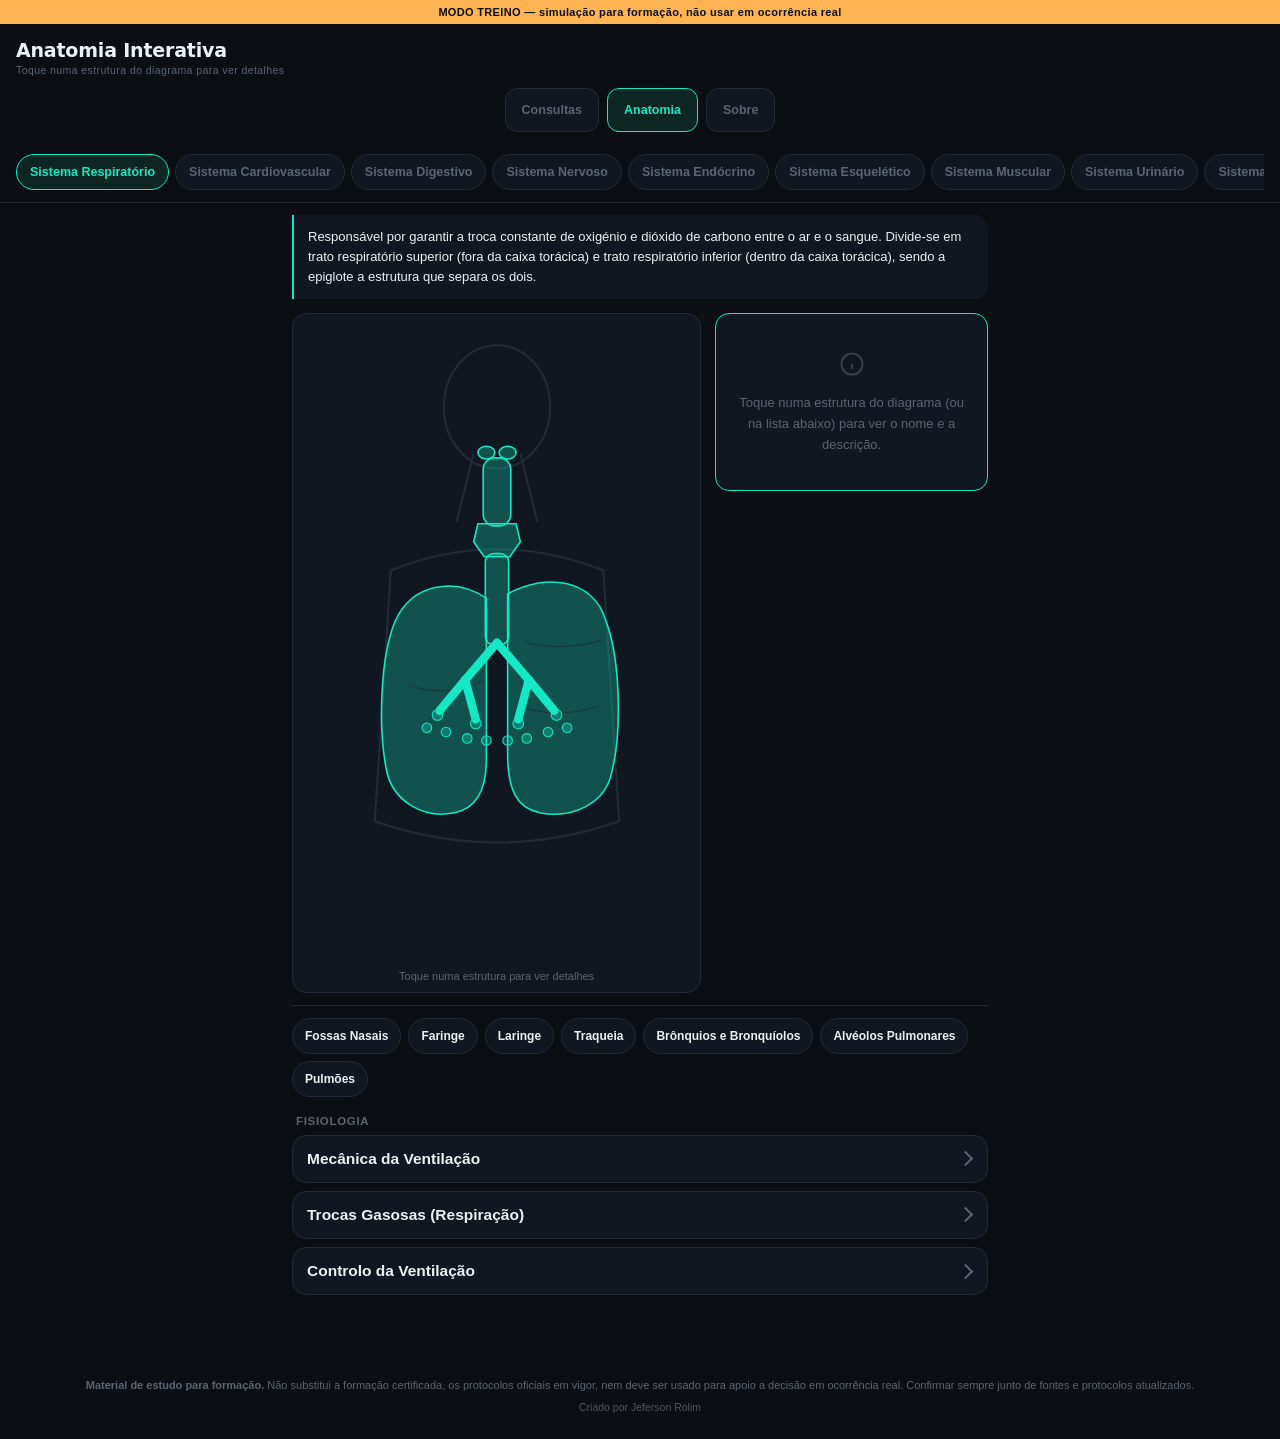
==== anatomia.html @ 1d5b13ac "Cria o Guia de Emergências a partir do simulador-triagem Separa as abas Consultas e Anatomia num pro" ====
<!DOCTYPE html>
<html lang="pt-PT">
<head>
<meta charset="UTF-8">
<meta name="viewport" content="width=device-width, initial-scale=1.0, maximum-scale=1">
<title>Anatomia Interativa — Consulta Rápida</title>
<link rel="stylesheet" href="estilo.css">
<style>
  :root{
    /* identidade deste app dentro da central: verde-água (saúde/anatomia) */
    --brand: #14E8C4; --brand-bg: #0E2621; --brand-ink: #0E2621;
    --organ-fill: rgba(20,232,196,.28);
  }

  #trainingBanner{ position:sticky; top:0; z-index:30; background:var(--amber); color:var(--bg);
    font-size:11px; font-weight:800; text-align:center; padding:6px 10px; letter-spacing:.03em; }

  header{ position: sticky; top:26px; z-index: 20; background: var(--bg); color: var(--ink);
    padding: 14px 16px 12px; border-bottom: 1px solid var(--line); }
  header h1{ margin:0; font-size: 19px; line-height:1.15; color:var(--ink); }
  header .tag{ font-size: 10.5px; letter-spacing: .04em; color: var(--ink-soft); margin-top:2px; }

  .sistema-chips{ display:flex; gap:6px; overflow-x:auto; padding:12px 0 0; margin-top:10px; scrollbar-width:none; }
  .sistema-chips::-webkit-scrollbar{ display:none; }
  .sis-chip{ flex:0 0 auto; min-height:36px; display:inline-flex; align-items:center; font-size:12.5px; padding:6px 13px;
    border-radius:var(--radius-pill); background:var(--panel-2); color:var(--ink-soft); border:1.5px solid var(--line);
    white-space:nowrap; cursor:pointer; font-weight:700; }
  .sis-chip.active{ background:var(--brand-bg); border-color:var(--brand); color:var(--brand); }

  .intro-box{ background:var(--panel); border-left:2px solid var(--brand); border-radius:0 var(--radius) var(--radius) 0;
    padding:12px 14px; font-size:13px; line-height:1.55; color:var(--ink); margin-bottom:14px; }

  .anatomy-layout{ display:grid; grid-template-columns:1fr; gap:14px; }
  @media (min-width:760px){ .anatomy-layout{ grid-template-columns:3fr 2fr; align-items:start; } }

  .diagram-card{ background:var(--panel); border:1px solid var(--line); border-radius:var(--radius); padding:10px; }
  .diagram-wrap{ width:100%; max-width:340px; margin:0 auto; }
  .diagram-wrap svg{ width:100%; height:auto; display:block; }
  .diagram-hint{ text-align:center; font-size:11px; color:var(--ink-soft); margin-top:8px; }
  .diagram-empty{ text-align:center; color:var(--ink-soft); padding:30px 14px; font-size:13px; line-height:1.5; }

  .estrutura-list{ display:flex; flex-wrap:wrap; gap:7px; margin-top:12px; padding-top:12px; border-top:1px solid var(--line); }
  .estrutura-chip{ flex:0 0 auto; font-size:12px; font-weight:600; padding:7px 12px; border-radius:var(--radius-pill);
    background:var(--panel-2); color:var(--ink); border:1.5px solid var(--line); cursor:pointer; min-height:36px;
    display:inline-flex; align-items:center; }
  .estrutura-chip:hover{ border-color:var(--brand); }
  .estrutura-chip.selected{ background:var(--brand-bg); border-color:var(--brand); color:var(--brand); }

  .panel-card{ background:var(--panel); border:1.5px solid var(--brand); border-radius:var(--radius); padding:16px 16px 15px;
    position:sticky; top:96px; }
  .panel-label{ font-size:10.5px; text-transform:uppercase; letter-spacing:.05em; font-weight:800; color:var(--brand); margin-bottom:6px; }
  .panel-titulo{ font-size:18px; font-weight:800; color:var(--ink); margin-bottom:10px; line-height:1.25; }
  .panel-desc{ font-size:13.5px; line-height:1.6; color:var(--ink); }
  .panel-empty{ text-align:center; color:var(--ink-soft); padding:20px 6px; font-size:13px; line-height:1.6; }
  .panel-empty svg{ width:28px; height:28px; opacity:.5; margin-bottom:8px; }

  .fisio-section{ margin-top:18px; }

  .empty{ text-align:center; color:var(--ink-soft); padding:40px 20px; font-size:14px; }
</style>
</head>
<body>

<div id="trainingBanner">MODO TREINO — simulação para formação, não usar em ocorrência real</div>

<header>
  <h1 class="display">Anatomia Interativa</h1>
  <div class="tag">Toque numa estrutura do diagrama para ver detalhes</div>
  <nav class="app-nav">
    <a href="index.html">Consultas</a>
    <a href="anatomia.html" class="active">Anatomia</a>
    <button type="button" class="about-btn" data-about-open>Sobre</button>
  </nav>
  <div class="sistema-chips" id="sistemaChips"></div>
</header>

<main id="main">
  <div class="empty">A carregar...</div>
</main>

<footer class="app-footer">
  <b>Material de estudo para formação.</b> Não substitui a formação certificada, os protocolos oficiais em vigor, nem deve ser usado para apoio a decisão em ocorrência real. Confirmar sempre junto de fontes e protocolos atualizados.
  <div class="app-footer-author">Criado por Jeferson Rolim</div>
</footer>

<div class="modal-overlay" id="aboutModal" hidden>
  <div class="modal-box">
    <div class="modal-head">
      <h2 class="display">Sobre</h2>
      <button type="button" class="modal-close" id="aboutModalClose" aria-label="Fechar">&times;</button>
    </div>
    <div class="about-dev">Desenvolvido por <b>Jeferson Rolim</b></div>
    <div class="about-text">O Guia de Emergências é um projeto de apoio ao estudo, pensado para uso em sala de aula e formação de socorristas/TAS: consulta rápida de emergências médicas (sinais, sintomas e abordagem) e anatomia interativa dos sistemas do corpo humano — não é um produto médico nem uma ferramenta de trabalho.</div>
    <div class="about-warning">
      <svg viewBox="0 0 24 24" fill="none" stroke="#FFB454" stroke-width="1.8"><path d="M12 9v4M12 17h.01M10.3 3.9L1.8 18a1 1 0 00.9 1.5h18.6a1 1 0 00.9-1.5L13.7 3.9a1 1 0 00-1.7 0z"/></svg>
      <div><b>Atenção:</b> não deve ser usado para apoio a decisão em ocorrência real. Uso exclusivamente educacional.</div>
    </div>
    <div class="about-contact">
      <span class="about-contact-placeholder">Contato: em breve</span>
    </div>
  </div>
</div>

<script>
(function(){
  "use strict";

  // ------------------------------------------------------------------
  // Módulo de Anatomia Interativa.
  // Fonte única de conteúdo: anatomia.json ("sistemas" -> cada um com
  // "orgaos" e "fisiologia"). Para adicionar um novo sistema (esquelético,
  // muscular, nervoso...) basta:
  //   1) acrescentar um novo objeto em "sistemas" no anatomia.json;
  //   2) opcionalmente criar um diagrama "anatomia_<id-do-sistema>.svg"
  //      com um <g id="..."> por órgão, usando os MESMOS ids do JSON.
  // Nenhum código desta página precisa de ser alterado.
  // ------------------------------------------------------------------

  let DATA = null;
  let sistemaAtualId = null;
  let orgaoSelecionadoId = null;

  function svgFilenameFor(sistemaId){
    return 'anatomia_' + sistemaId + '.svg';
  }

  function getSistema(id){
    return DATA.sistemas.find(s => s.id === id) || null;
  }

  function renderChips(){
    const wrap = document.getElementById('sistemaChips');
    wrap.innerHTML = '';
    DATA.sistemas.forEach(sis => {
      const chip = document.createElement('div');
      chip.className = 'sis-chip' + (sis.id === sistemaAtualId ? ' active' : '');
      chip.textContent = sis.nome;
      chip.onclick = () => {
        if(sis.id === sistemaAtualId) return;
        sistemaAtualId = sis.id;
        loadSistema(sistemaAtualId);
      };
      wrap.appendChild(chip);
    });
  }

  function renderPanelEmpty(introTexto){
    const panel = document.getElementById('panelBody');
    if(!panel) return;
    panel.innerHTML = `
      <div class="panel-empty">
        <svg viewBox="0 0 24 24" fill="none" stroke="#5B6472" stroke-width="1.8"><circle cx="12" cy="12" r="9"/><path d="M12 16v-4M12 8h.01"/></svg>
        <div>${introTexto || 'Toque numa estrutura do diagrama (ou na lista abaixo) para ver o nome e a descrição.'}</div>
      </div>
    `;
  }

  function renderPanelOrgao(orgao){
    const panel = document.getElementById('panelBody');
    if(!panel) return;
    panel.innerHTML = `
      <div class="panel-label">Estrutura selecionada</div>
      <div class="panel-titulo">${orgao.nome}</div>
      <div class="panel-desc">${orgao.descricao}</div>
    `;
  }

  function clearSelection(){
    document.querySelectorAll('.diagram-wrap .organ.selected').forEach(el => el.classList.remove('selected'));
    document.querySelectorAll('.estrutura-chip.selected').forEach(el => el.classList.remove('selected'));
  }

  function selecionarOrgao(orgao){
    orgaoSelecionadoId = orgao.id;
    clearSelection();
    const svgEl = document.getElementById(orgao.id);
    if(svgEl) svgEl.classList.add('selected');
    const chipEl = document.querySelector('.estrutura-chip[data-id="' + orgao.id + '"]');
    if(chipEl) chipEl.classList.add('selected');
    renderPanelOrgao(orgao);
  }

  function renderEstruturaList(sistema){
    const list = document.getElementById('estruturaList');
    if(!list) return;
    list.innerHTML = '';
    sistema.orgaos.forEach(orgao => {
      const chip = document.createElement('div');
      chip.className = 'estrutura-chip';
      chip.dataset.id = orgao.id;
      chip.textContent = orgao.nome;
      chip.onclick = () => selecionarOrgao(orgao);
      list.appendChild(chip);
    });
  }

  function renderFisiologia(sistema){
    const wrap = document.getElementById('fisioCards');
    if(!wrap) return;
    if(!Array.isArray(sistema.fisiologia) || sistema.fisiologia.length === 0){
      wrap.innerHTML = '';
      return;
    }
    wrap.innerHTML = sistema.fisiologia.map(f => `
      <div class="card" data-id="${f.id}">
        <div class="card-head" onclick="this.parentElement.classList.toggle('open')">
          <h2>${f.titulo}</h2>
          <div class="chevron"></div>
        </div>
        <div class="card-body"><div class="def-text">${f.descricao}</div></div>
      </div>
    `).join('');
  }

  function wireOrganClicks(sistema){
    const diagramWrap = document.getElementById('diagramWrap');
    if(!diagramWrap) return;
    sistema.orgaos.forEach(orgao => {
      const el = diagramWrap.querySelector('#' + CSS.escape(orgao.id));
      if(!el) return;
      el.classList.add('organ-linked');
      el.setAttribute('tabindex', '0');
      el.setAttribute('role', 'button');
      el.setAttribute('aria-label', orgao.nome);
      const title = document.createElementNS('http://www.w3.org/2000/svg', 'title');
      title.textContent = orgao.nome;
      el.insertBefore(title, el.firstChild);
      el.addEventListener('click', () => selecionarOrgao(orgao));
      el.addEventListener('keydown', e => {
        if(e.key === 'Enter' || e.key === ' '){ e.preventDefault(); selecionarOrgao(orgao); }
      });
    });
  }

  async function loadDiagram(sistema){
    const diagramCard = document.getElementById('diagramCard');
    try{
      const res = await fetch(svgFilenameFor(sistema.id));
      if(!res.ok) throw new Error('SVG não encontrado');
      const svgText = await res.text();
      diagramCard.innerHTML = `<div class="diagram-wrap" id="diagramWrap">${svgText}</div>
        <div class="diagram-hint">Toque numa estrutura para ver detalhes</div>`;
      wireOrganClicks(sistema);
    } catch(err){
      diagramCard.innerHTML = `<div class="diagram-empty">Ainda não existe um diagrama para "${sistema.nome}".<br>Pode consultar as estruturas na lista abaixo.</div>`;
    }
  }

  function renderMain(){
    const main = document.getElementById('main');
    main.innerHTML = `
      <div class="intro-box" id="introBox"></div>
      <div class="anatomy-layout">
        <div class="diagram-card" id="diagramCard"></div>
        <div class="panel-card">
          <div id="panelBody"></div>
        </div>
      </div>
      <div class="estrutura-list" id="estruturaList"></div>
      <div class="fisio-section">
        <div class="cat-label">Fisiologia</div>
        <div id="fisioCards"></div>
      </div>
    `;
  }

  function loadSistema(id){
    const sistema = getSistema(id);
    if(!sistema) return;
    orgaoSelecionadoId = null;
    renderChips();
    renderMain();
    document.getElementById('introBox').textContent = sistema.introducao || '';
    renderPanelEmpty();
    renderEstruturaList(sistema);
    renderFisiologia(sistema);
    loadDiagram(sistema);
  }

  async function init(){
    const main = document.getElementById('main');
    try{
      const res = await fetch('anatomia.json');
      if(!res.ok) throw new Error('Falha ao carregar JSON');
      DATA = await res.json();
      if(!Array.isArray(DATA.sistemas) || DATA.sistemas.length === 0){
        throw new Error('Nenhum sistema encontrado no anatomia.json');
      }
      sistemaAtualId = DATA.sistemas[0].id;
      loadSistema(sistemaAtualId);
    } catch(err){
      main.innerHTML = '<div class="empty">Não foi possível carregar os dados de anatomia.<br>' +
        'Esta página precisa de ser aberta através de um servidor (http/https) — não abra o arquivo ' +
        'diretamente do disco.</div>';
    }
  }

  init();

  // ---------- modal "Sobre" (idêntico às outras páginas) ----------
  const modal = document.getElementById('aboutModal');
  const closeBtn = document.getElementById('aboutModalClose');
  document.querySelectorAll('[data-about-open]').forEach(btn => {
    btn.addEventListener('click', () => { modal.hidden = false; });
  });
  closeBtn.addEventListener('click', () => { modal.hidden = true; });
  modal.addEventListener('click', e => { if(e.target === modal) modal.hidden = true; });
  document.addEventListener('keydown', e => { if(e.key === 'Escape' && !modal.hidden) modal.hidden = true; });
})();
</script>
</body>
</html>
---- estilo.css ----
/* ------------------------------------------------------------------
   Design system compartilhado — "Central de Apps" (dark neon)
   Cada app define seu próprio --brand/--brand-bg/--brand-ink (cor de
   identidade) no <style> da própria página; o resto é comum a todos.
   ------------------------------------------------------------------ */
:root{
  color-scheme: dark;

  --bg: #0B0F14;
  --panel: #101720;
  --panel-2: #101720;
  --line: #212A36;
  --ink: #EAF2F5;
  --ink-soft: #5B6472;

  --teal: #14E8C4;  --teal-bg: #0E2621;   /* confirmações / normal */
  --amber: #FFB454; --amber-bg: #2E2210; /* alertas */
  --red: #E24B4A;   --red-bg: #2A1414;   /* crítico / gravidade */
  --blue: #4FC3F7;  --blue-bg: #0E2733;  /* categoria de apoio (ex: respiratório) */

  --radius: 14px;       /* cards / seções */
  --radius-sm: 12px;    /* botões / inputs */
  --radius-pill: 20px;  /* chips / badges */
}

/* ------------------------------------------------------------------
   Navegação entre apps da central (Consultas / Anatomia) — centralizada no cabeçalho de cada página, ativo = cor de
   identidade daquela página (--brand/--brand-bg definidos por página).
   ------------------------------------------------------------------ */
.app-nav{
  display:flex; justify-content:center; align-items:center; gap:8px; flex-wrap:wrap;
  margin-top:12px;
}
.app-nav a, .app-nav .about-btn{
  display:inline-flex; align-items:center; justify-content:center; min-height:44px;
  padding:8px 16px; border-radius:var(--radius-sm); border:1.5px solid var(--line);
  background:var(--panel); color:var(--ink-soft); font-size:12.5px; font-weight:800;
  text-decoration:none; white-space:nowrap; cursor:pointer; font-family:inherit;
}
.app-nav a:hover, .app-nav .about-btn:hover{ border-color:var(--brand); color:var(--ink); }
.app-nav a.active{ background:var(--brand-bg); border-color:var(--brand); color:var(--brand); }

/* ------------------------------------------------------------------
   Rodapé de autoria — discreto, presente em todas as páginas do app.
   ------------------------------------------------------------------ */
.app-footer-author{
  margin-top:10px; font-size:10.5px; color:var(--ink-soft); opacity:.85;
}
footer.app-footer{ padding:16px 16px 26px; }

/* ------------------------------------------------------------------
   Modal genérico (usado hoje pelo "Sobre") — mesma identidade dark/neon.
   ------------------------------------------------------------------ */
.modal-overlay{
  position:fixed; inset:0; z-index:200; background:rgba(11,15,20,.72);
  display:flex; align-items:center; justify-content:center; padding:16px;
}
.modal-overlay[hidden]{ display:none; }
.modal-box{
  width:100%; max-width:400px; max-height:85vh; overflow-y:auto;
  background:var(--panel); border:1px solid var(--line); border-radius:var(--radius);
  padding:20px 18px 18px;
}
.modal-head{ display:flex; align-items:flex-start; justify-content:space-between; gap:12px; margin-bottom:4px; }
.modal-head h2{ margin:0; font-size:17px; color:var(--ink); }
.modal-close{
  appearance:none; -webkit-appearance:none; background:var(--panel-2); border:1px solid var(--line);
  color:var(--ink-soft); width:30px; height:30px; min-width:30px; border-radius:50%;
  font-size:17px; line-height:1; cursor:pointer; display:flex; align-items:center;
  justify-content:center; flex:0 0 auto; font-family:inherit;
}
.modal-close:hover{ border-color:var(--red); color:var(--red); }
.about-dev{ font-size:13.5px; color:var(--ink); margin:14px 0 2px; }
.about-dev b{ color:var(--brand); }
.about-text{ font-size:13px; line-height:1.55; color:var(--ink-soft); margin:8px 0 14px; }
.about-warning{
  display:flex; gap:9px; background:var(--amber-bg); border-left:2px solid var(--amber);
  border-radius:0 var(--radius-sm) var(--radius-sm) 0; padding:11px 12px; font-size:12.5px;
  line-height:1.5; color:var(--ink); margin-bottom:14px;
}
.about-warning svg{ width:17px; height:17px; flex:0 0 auto; margin-top:1px; }
.about-warning b{ color:var(--amber); }
.about-contact{ display:flex; align-items:center; gap:8px; }
.about-contact-link{
  display:inline-flex; align-items:center; gap:7px; font-size:12.5px; font-weight:700;
  color:var(--brand); text-decoration:none; padding:8px 12px; border:1px solid var(--line);
  border-radius:var(--radius-pill); background:var(--panel-2);
}
.about-contact-link:hover{ border-color:var(--brand); }
.about-contact-placeholder{ font-size:12px; color:var(--ink-soft); font-style:italic; }

/* ------------------------------------------------------------------
   Base (reset + tipografia) — idêntico em todas as páginas.
   ------------------------------------------------------------------ */
*{box-sizing:border-box; -webkit-tap-highlight-color: transparent;}
html,body{margin:0; padding:0; background:var(--bg); color:var(--ink);
  font-family: -apple-system, BlinkMacSystemFont, "Segoe UI", Roboto, Helvetica, Arial, sans-serif;
  -webkit-font-smoothing: antialiased;
}
.display{ font-family: ui-sans-serif, system-ui, -apple-system, "Segoe UI", Roboto, Arial, sans-serif;
  font-weight: 800; letter-spacing: -0.01em; }

/* ------------------------------------------------------------------
   Renderizador de conteúdo (cards / seções / tabelas / listas) —
   compartilhado entre as páginas do guia (Consultas e Anatomia).
   ------------------------------------------------------------------ */
main{ padding: 14px 12px 60px; max-width:720px; margin:0 auto; }

.empty{
  text-align:center; color:var(--ink-soft); padding:40px 20px; font-size:14px;
}

.cat-label{
  font-size:11.5px; text-transform:uppercase; letter-spacing:.06em;
  color: var(--ink-soft); margin: 18px 4px 8px; font-weight:700;
}
.cat-label:first-child{ margin-top:4px; }

.card{
  background:var(--panel); border:1px solid var(--line); border-radius: var(--radius);
  margin-bottom:8px; overflow:hidden;
}
.card-head{
  padding: 13px 14px; display:flex; align-items:center; justify-content:space-between;
  gap:10px; cursor:pointer; min-height:44px;
}
.card-head h2{
  font-size:15.5px; margin:0; line-height:1.3; color:var(--ink);
}
.chevron{
  width:11px; height:11px; border-right:2px solid var(--ink-soft); border-bottom:2px solid var(--ink-soft);
  transform: rotate(-45deg); transition: transform .15s ease; flex:0 0 auto; margin-right:2px;
}
.card.open .chevron{ transform: rotate(45deg); }

.card-body{ display:none; padding: 0 14px 16px; }
.card.open .card-body{ display:block; }
.card.static .card-body{ display:block; padding-top:2px; }

.section{ margin-top: 12px; }
.section-title{
  font-size:11.5px; text-transform:uppercase; letter-spacing:.05em; font-weight:800;
  margin-bottom:6px; display:flex; align-items:center; gap:6px;
}
.section-title.def{ color: var(--ink-soft); }
.section-title.ss{ color: var(--amber); }
.section-title.at{ color: var(--teal); }
.section-title.param{ color: var(--red); }

.def-text{ font-size:13.5px; line-height:1.55; color:var(--ink); }

ul.list-plain{ margin:0; padding:0; list-style:none; }
ul.list-plain li{
  font-size:13.5px; line-height:1.5; padding: 6px 0 6px 18px; position:relative;
  border-bottom: 1px solid var(--line);
}
ul.list-plain li:last-child{ border-bottom:none; }
ul.list-plain.ss li::before{
  content:""; position:absolute; left:2px; top:13px; width:6px; height:6px;
  background: var(--amber); border-radius:1px;
}
ul.list-plain.at li::before{
  content:""; position:absolute; left:2px; top:13px; width:6px; height:6px;
  background: var(--teal); border-radius:1px;
}
ul.list-plain.gy li::before{
  content:""; position:absolute; left:2px; top:13px; width:6px; height:6px;
  background: var(--ink-soft); border-radius:1px;
}

.subgroup{ margin-top:10px; }
.subgroup-title{
  font-size:12px; font-weight:700; color:var(--ink); margin-bottom:4px;
  text-transform: capitalize;
}

.param-box{
  background: var(--red-bg); border-left:2px solid var(--red); padding:9px 11px;
  font-size:13px; border-radius: 0 var(--radius-sm) var(--radius-sm) 0; margin-top:8px;
  line-height:1.5;
}
.param-box b{ color:var(--red); }

table.cmp{
  width:100%; border-collapse:collapse; font-size:12.5px; margin-top:6px;
}
table.cmp th, table.cmp td{
  border:1px solid var(--line); padding:6px 7px; text-align:left; vertical-align:top;
}
table.cmp th{ background:var(--panel-2); color:var(--ink-soft); font-size:11px; text-transform:uppercase; letter-spacing:.03em; }

.note-box{
  background: var(--teal-bg); border-left:2px solid var(--teal); padding:9px 11px;
  font-size:13px; border-radius: 0 var(--radius-sm) var(--radius-sm) 0; margin-top:8px; line-height:1.5;
}

footer{
  text-align:center; color:var(--ink-soft); font-size:11px; padding:18px 16px 30px;
}
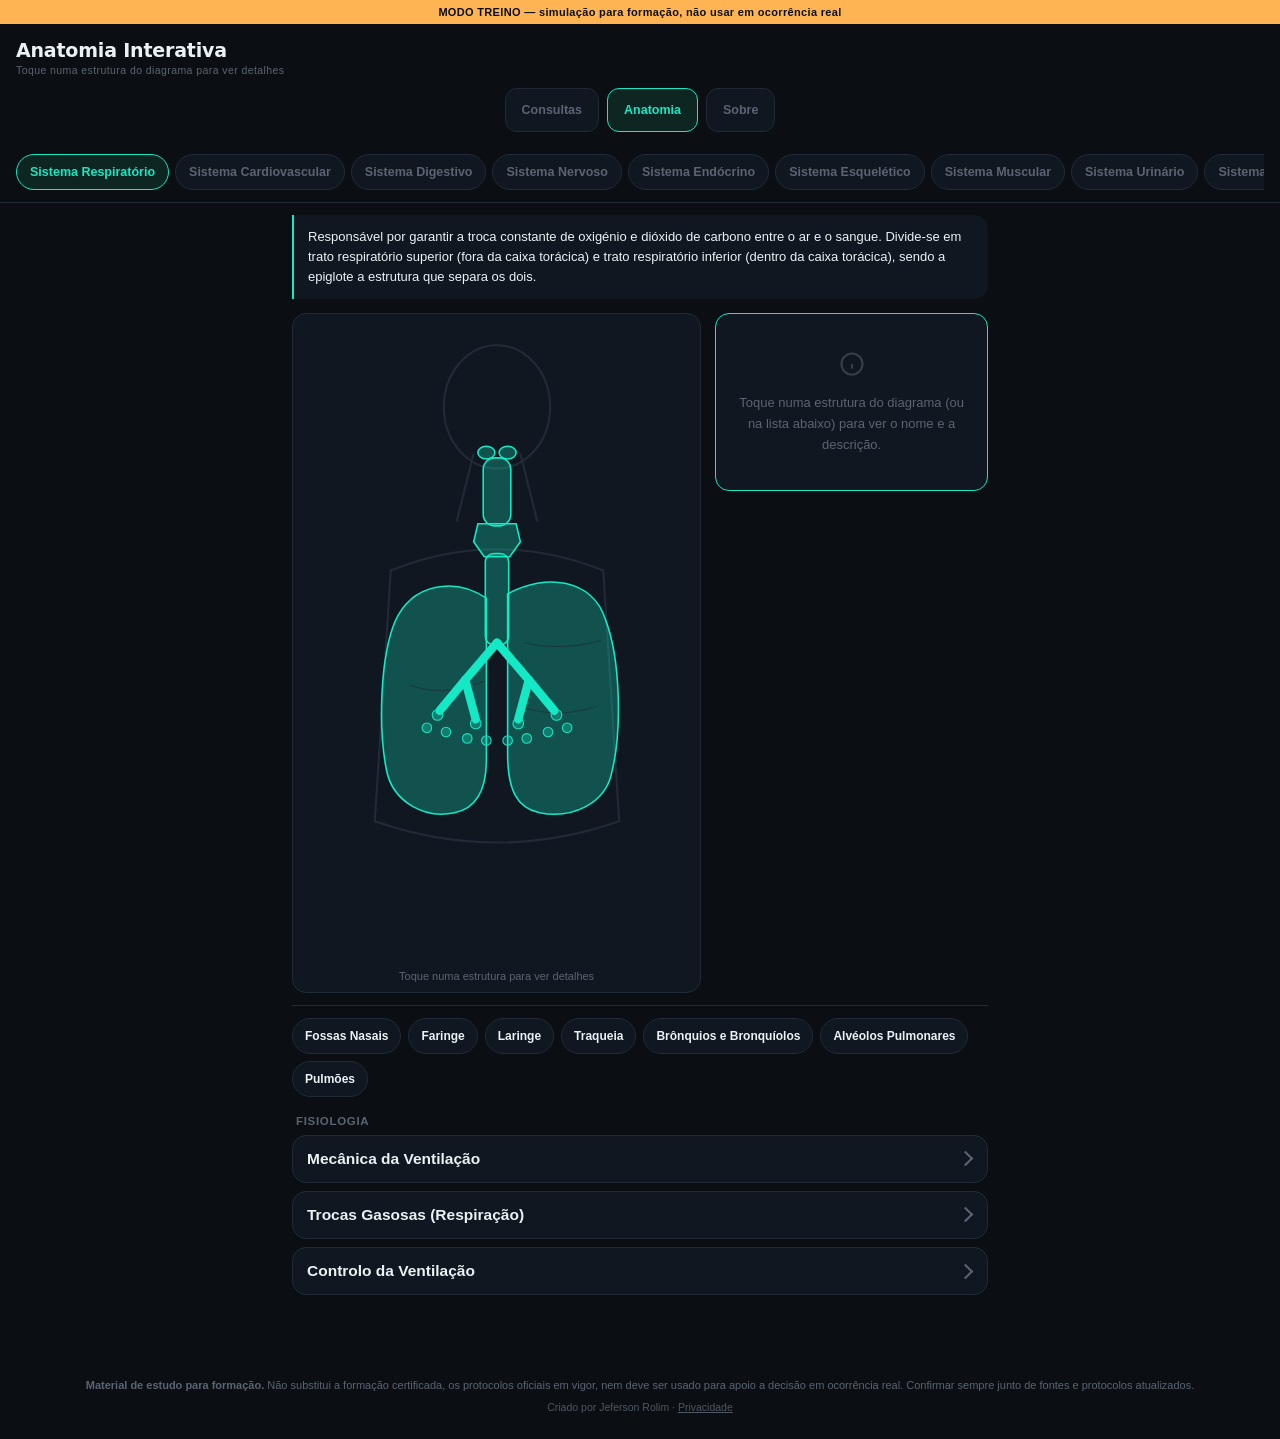
==== commit e92881c3: "Segurança: adiciona CSP e política de privacidade - Content-Security-Policy em <meta> em todas as pá" ====
--- a/anatomia.html
+++ b/anatomia.html
@@ -3,6 +3,7 @@
 <head>
 <meta charset="UTF-8">
 <meta name="viewport" content="width=device-width, initial-scale=1.0, maximum-scale=1">
+<meta http-equiv="Content-Security-Policy" content="default-src 'self'; script-src 'self' 'sha256-76+m7R33GSqw6hmF+S4YJ7JXnfWq3YHEX2h8EIdmvJE='; style-src 'self' 'unsafe-inline'; img-src 'self' data:; connect-src 'self'; font-src 'self'; object-src 'none'; base-uri 'self'; form-action 'self'">
 <title>Anatomia Interativa — Consulta Rápida</title>
 <link rel="stylesheet" href="estilo.css">
 <style>
@@ -80,7 +81,7 @@
 
 <footer class="app-footer">
   <b>Material de estudo para formação.</b> Não substitui a formação certificada, os protocolos oficiais em vigor, nem deve ser usado para apoio a decisão em ocorrência real. Confirmar sempre junto de fontes e protocolos atualizados.
-  <div class="app-footer-author">Criado por Jeferson Rolim</div>
+  <div class="app-footer-author">Criado por Jeferson Rolim · <a href="privacidade.html">Privacidade</a></div>
 </footer>
 
 <div class="modal-overlay" id="aboutModal" hidden>
@@ -96,7 +97,10 @@
       <div><b>Atenção:</b> não deve ser usado para apoio a decisão em ocorrência real. Uso exclusivamente educacional.</div>
     </div>
     <div class="about-contact">
-      <span class="about-contact-placeholder">Contato: em breve</span>
+      <a class="about-contact-link" href="https://www.linkedin.com/in/jeferson-rolim-023348437" target="_blank" rel="noopener noreferrer">
+        <svg viewBox="0 0 24 24" width="16" height="16" fill="currentColor"><path d="M4.98 3.5C4.98 4.88 3.87 6 2.5 6S0 4.88 0 3.5 1.11 1 2.5 1s2.48 1.12 2.48 2.5zM.22 8.24h4.56V23H.22V8.24zM8.34 8.24h4.37v2.01h.06c.61-1.15 2.11-2.36 4.34-2.36 4.64 0 5.5 3.06 5.5 7.03V23h-4.56v-6.94c0-1.66-.03-3.79-2.31-3.79-2.32 0-2.67 1.81-2.67 3.67V23H8.34V8.24z"/></svg>
+        LinkedIn
+      </a>
     </div>
   </div>
 </div>
@@ -203,7 +207,7 @@
     }
     wrap.innerHTML = sistema.fisiologia.map(f => `
       <div class="card" data-id="${f.id}">
-        <div class="card-head" onclick="this.parentElement.classList.toggle('open')">
+        <div class="card-head" data-toggle-card>
           <h2>${f.titulo}</h2>
           <div class="chevron"></div>
         </div>
@@ -297,6 +301,14 @@
 
   init();
 
+  // Abre/fecha as fichas de fisiologia. Um único "ouvinte" na página
+  // (delegação de eventos) em vez de onclick="..." no HTML, que a
+  // Content-Security-Policy bloqueia.
+  document.addEventListener('click', e => {
+    const head = e.target.closest('[data-toggle-card]');
+    if(head) head.parentElement.classList.toggle('open');
+  });
+
   // ---------- modal "Sobre" (idêntico às outras páginas) ----------
   const modal = document.getElementById('aboutModal');
   const closeBtn = document.getElementById('aboutModalClose');
--- a/estilo.css
+++ b/estilo.css
@@ -181,6 +181,7 @@
 }
 .param-box b{ color:var(--red); }
 
+.cmp-wrap{ overflow-x:auto; -webkit-overflow-scrolling:touch; }
 table.cmp{
   width:100%; border-collapse:collapse; font-size:12.5px; margin-top:6px;
 }
@@ -197,3 +198,6 @@
 footer{
   text-align:center; color:var(--ink-soft); font-size:11px; padding:18px 16px 30px;
 }
+
+/* Ligação "Privacidade" no rodapé */
+.app-footer-author a{ color: inherit; text-decoration: underline; }
